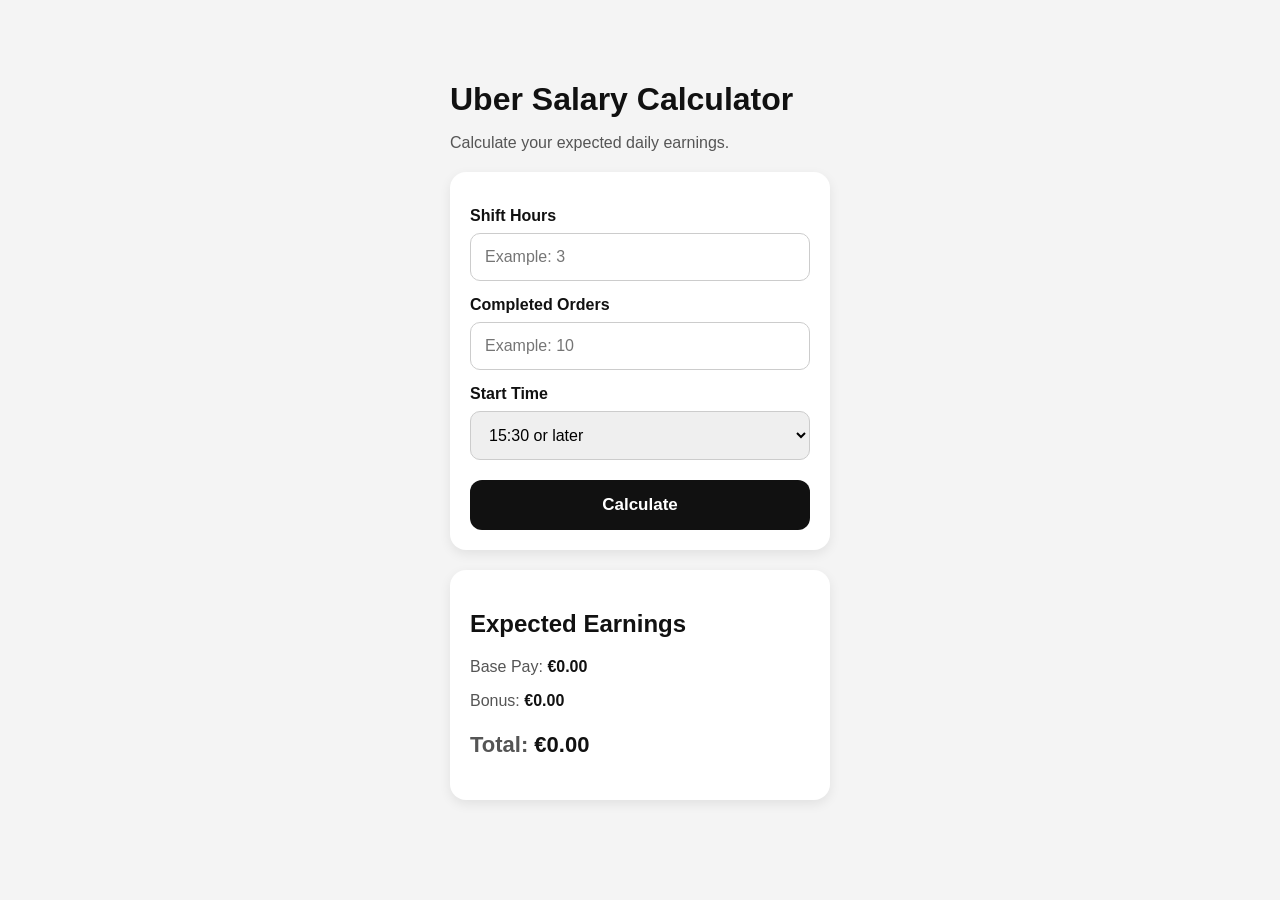
==== index.html @ 368098a6 "Add files via upload" ====
<!DOCTYPE html>
<html lang="en">
<head>
  <meta charset="UTF-8" />
  <meta name="viewport" content="width=device-width, initial-scale=1.0" />
  <title>Uber Salary Calculator</title>
  <link rel="icon" type="image/png" href="favicon.png">
  <link rel="stylesheet" href="style.css" />
</head>
<body>

  <div class="container">
    <h1>Uber Salary Calculator</h1>
    <p>Calculate your expected daily earnings.</p>

    <div class="card">
      <label>Shift Hours</label>
      <input type="number" id="hours" placeholder="Example: 3" step="0.5">

      <label>Completed Orders</label>
      <input type="number" id="orders" placeholder="Example: 10">

      <label>Start Time</label>
      <select id="startTime">
        <option value="later">15:30 or later</option>
        <option value="earlier">15:00 or earlier</option>
      </select>

      <button onclick="calculateSalary()">Calculate</button>
    </div>

    <div class="result">
      <h2>Expected Earnings</h2>
      <p>Base Pay: <span id="basePay">€0.00</span></p>
      <p>Bonus: <span id="bonus">€0.00</span></p>
      <p class="total">Total: <span id="totalPay">€0.00</span></p>
    </div>
  </div>

  <script src="script.js"></script>

</body>
</html>
---- style.css ----
* {
  box-sizing: border-box;
  font-family: Arial, sans-serif;
}

body {
  margin: 0;
  background: #f4f4f4;
  color: #111;
}

.container {
  max-width: 420px;
  margin: 40px auto;
  padding: 20px;
}

h1 {
  font-size: 32px;
  margin-bottom: 5px;
}

p {
  color: #555;
}

.card,
.result {
  background: white;
  padding: 20px;
  border-radius: 16px;
  margin-top: 20px;
  box-shadow: 0 4px 12px rgba(0,0,0,0.08);
}

label {
  display: block;
  margin-top: 15px;
  font-weight: bold;
}

input,
select {
  width: 100%;
  padding: 14px;
  margin-top: 8px;
  border: 1px solid #ccc;
  border-radius: 10px;
  font-size: 16px;
}

button {
  width: 100%;
  margin-top: 20px;
  padding: 15px;
  background: #111;
  color: white;
  border: none;
  border-radius: 12px;
  font-size: 17px;
  font-weight: bold;
  cursor: pointer;
}

button:hover {
  background: #333;
}

.result span {
  font-weight: bold;
  color: #111;
}

.total {
  font-size: 22px;
  font-weight: bold;
}
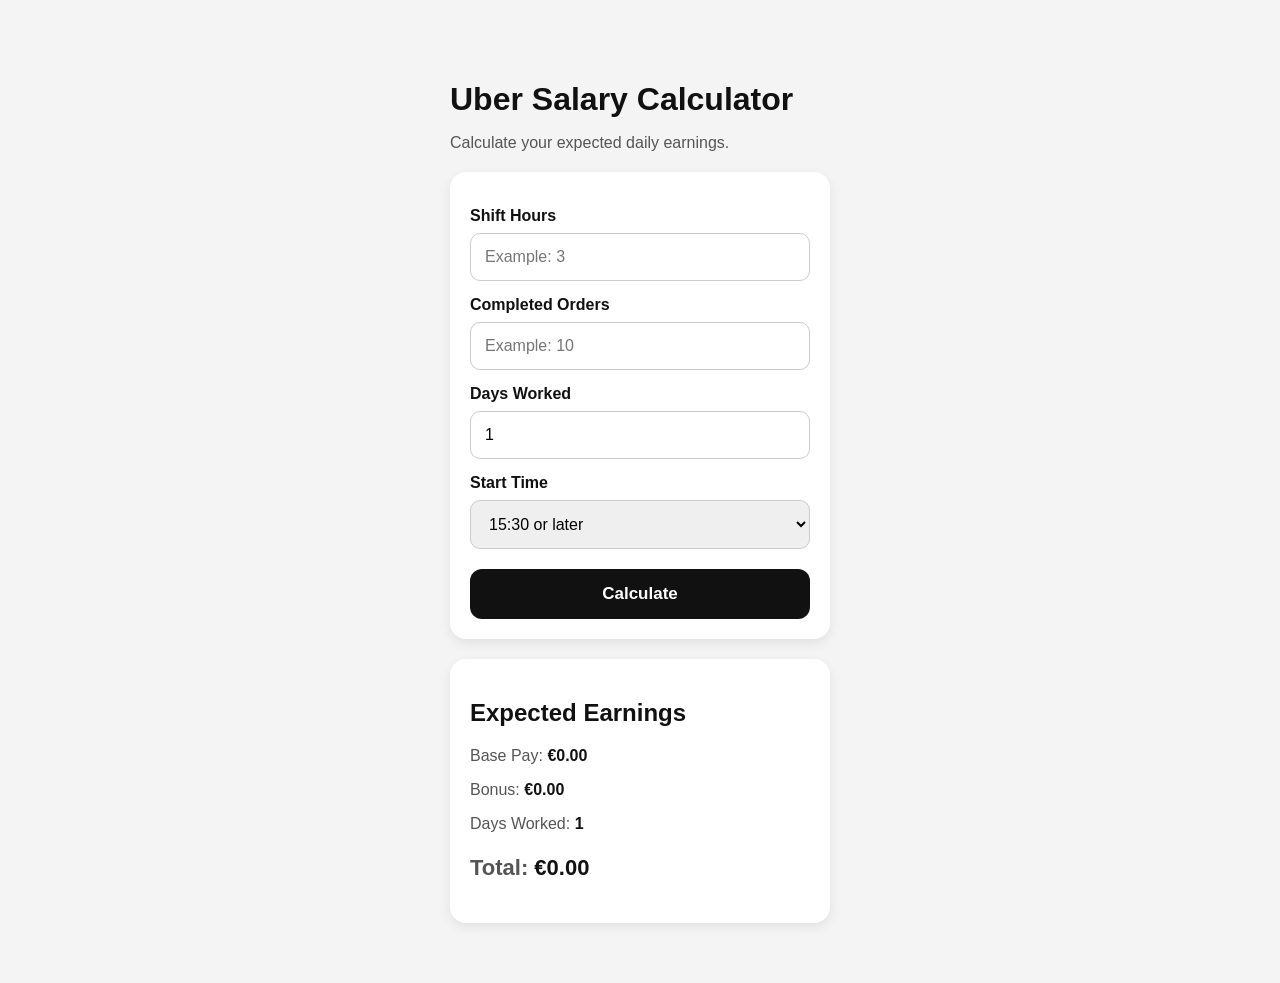
==== commit 7d243fb9: "update field input" ====
--- a/index.html
+++ b/index.html
@@ -20,6 +20,9 @@
       <label>Completed Orders</label>
       <input type="number" id="orders" placeholder="Example: 10">
 
+      <label>Days Worked</label>
+      <input type="number" id="days" placeholder="Example: 3" min="1" value="1">
+
       <label>Start Time</label>
       <select id="startTime">
         <option value="later">15:30 or later</option>
@@ -33,7 +36,9 @@
       <h2>Expected Earnings</h2>
       <p>Base Pay: <span id="basePay">€0.00</span></p>
       <p>Bonus: <span id="bonus">€0.00</span></p>
+      <p>Days Worked: <span id="daysResult">1</span></p>
       <p class="total">Total: <span id="totalPay">€0.00</span></p>
+
     </div>
   </div>
 
--- a/style.css
+++ b/style.css
@@ -1,6 +1,18 @@
 * {
   box-sizing: border-box;
   font-family: Arial, sans-serif;
+}
+
+/* Chrome, Safari, Edge */
+input::-webkit-outer-spin-button,
+input::-webkit-inner-spin-button {
+  -webkit-appearance: none;
+  margin: 0;
+}
+
+/* Firefox */
+input[type="number"] {
+  -moz-appearance: textfield;
 }
 
 body {
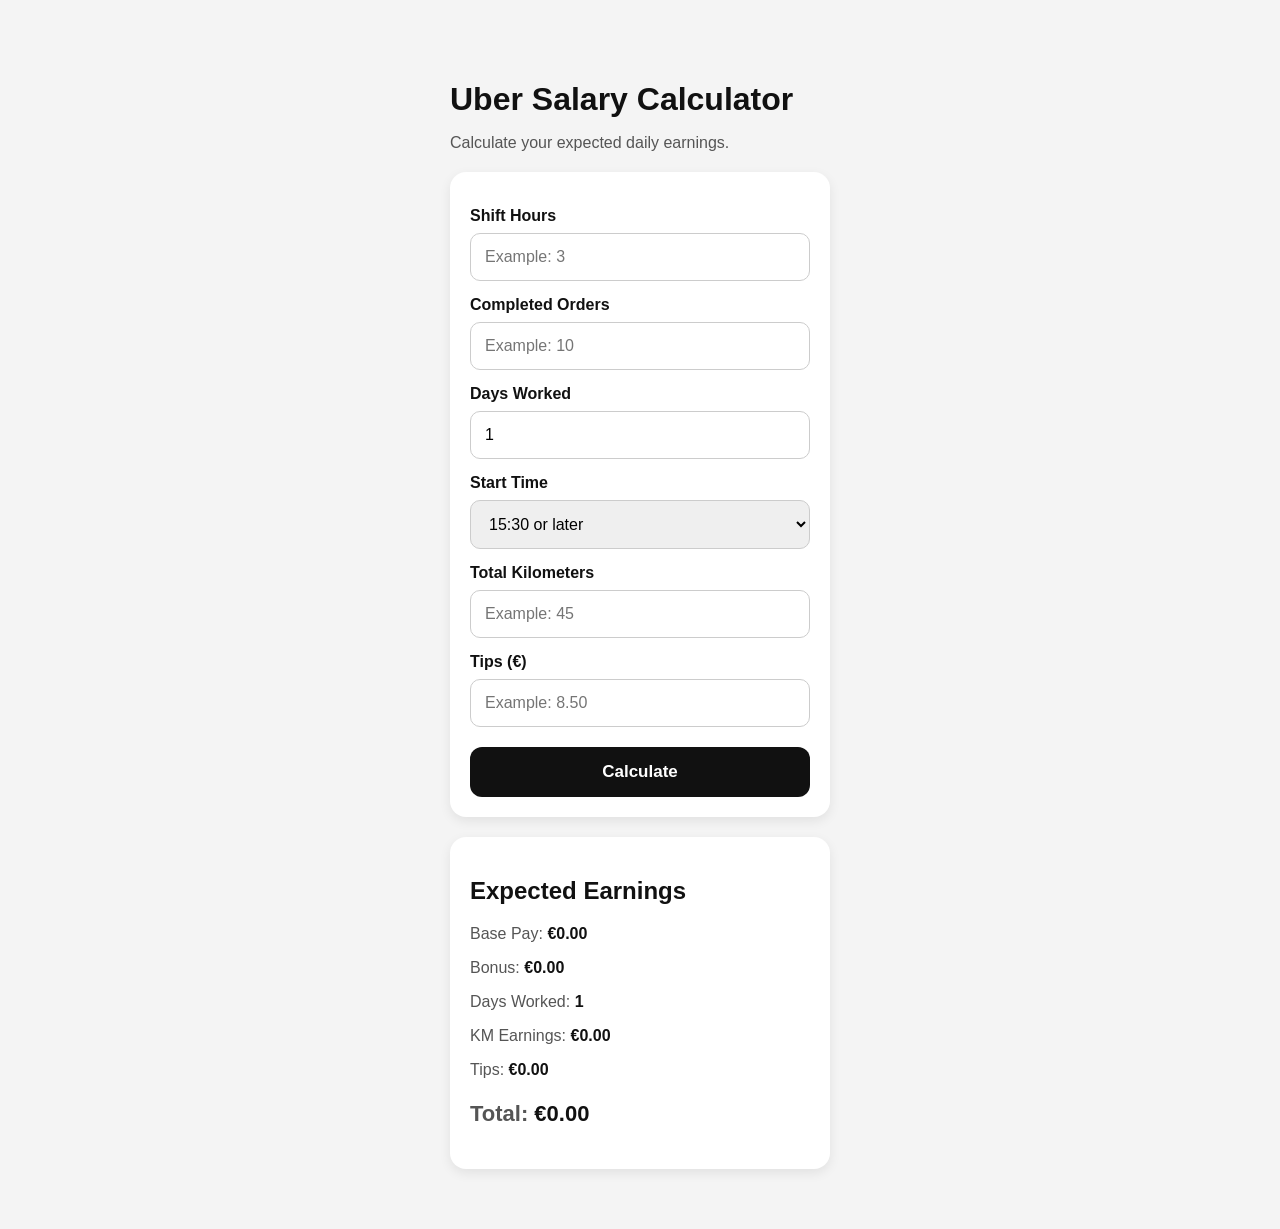
==== commit c46c39f6: "update input fields" ====
--- a/index.html
+++ b/index.html
@@ -29,6 +29,24 @@
         <option value="earlier">15:00 or earlier</option>
       </select>
 
+      <label>Total Kilometers</label>
+      <input
+      type="number"
+      id="km"
+      min="0"
+      step="0.1"
+      placeholder="Example: 45"
+      >
+
+      <label>Tips (€)</label>
+      <input
+      type="number"
+      id="tips"
+      min="0"
+      step="0.01"
+      placeholder="Example: 8.50"
+      >
+
       <button onclick="calculateSalary()">Calculate</button>
     </div>
 
@@ -37,6 +55,8 @@
       <p>Base Pay: <span id="basePay">€0.00</span></p>
       <p>Bonus: <span id="bonus">€0.00</span></p>
       <p>Days Worked: <span id="daysResult">1</span></p>
+      <p>KM Earnings: <span id="kmPay">€0.00</span></p>
+      <p>Tips: <span id="tipsPay">€0.00</span></p>
       <p class="total">Total: <span id="totalPay">€0.00</span></p>
 
     </div>
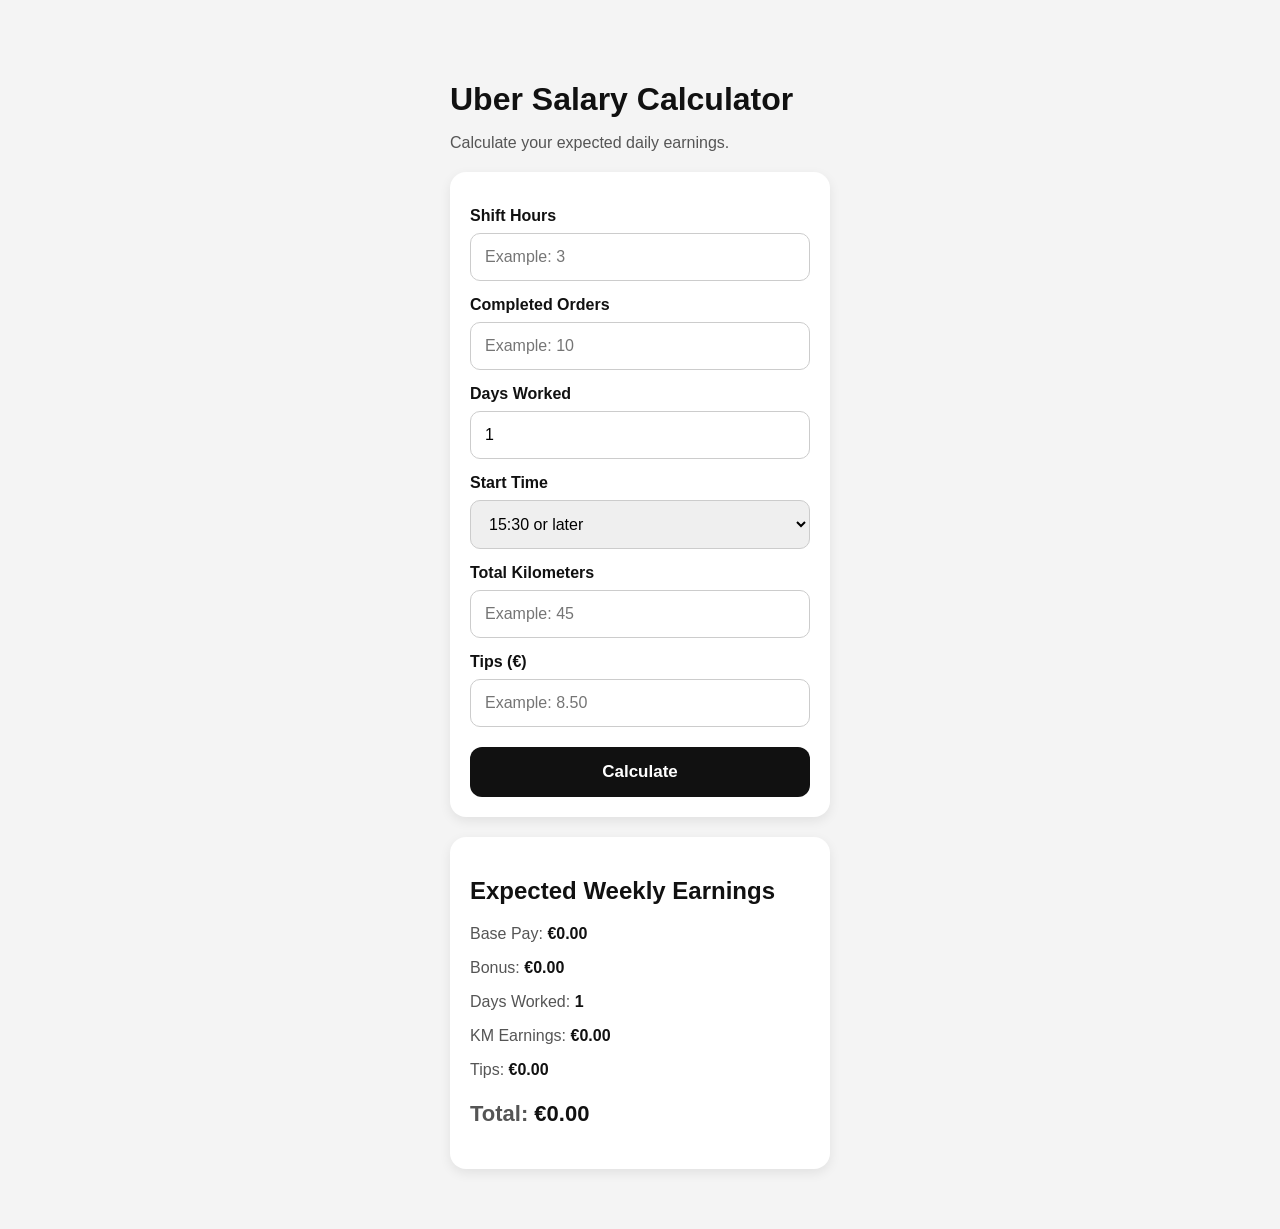
==== commit 1006b3bd: "update index" ====
--- a/index.html
+++ b/index.html
@@ -51,7 +51,7 @@
     </div>
 
     <div class="result">
-      <h2>Expected Earnings</h2>
+      <h2>Expected Weekly Earnings</h2>
       <p>Base Pay: <span id="basePay">€0.00</span></p>
       <p>Bonus: <span id="bonus">€0.00</span></p>
       <p>Days Worked: <span id="daysResult">1</span></p>
--- a/style.css
+++ b/style.css
@@ -1,18 +1,6 @@
 * {
   box-sizing: border-box;
   font-family: Arial, sans-serif;
-}
-
-/* Chrome, Safari, Edge */
-input::-webkit-outer-spin-button,
-input::-webkit-inner-spin-button {
-  -webkit-appearance: none;
-  margin: 0;
-}
-
-/* Firefox */
-input[type="number"] {
-  -moz-appearance: textfield;
 }
 
 body {
